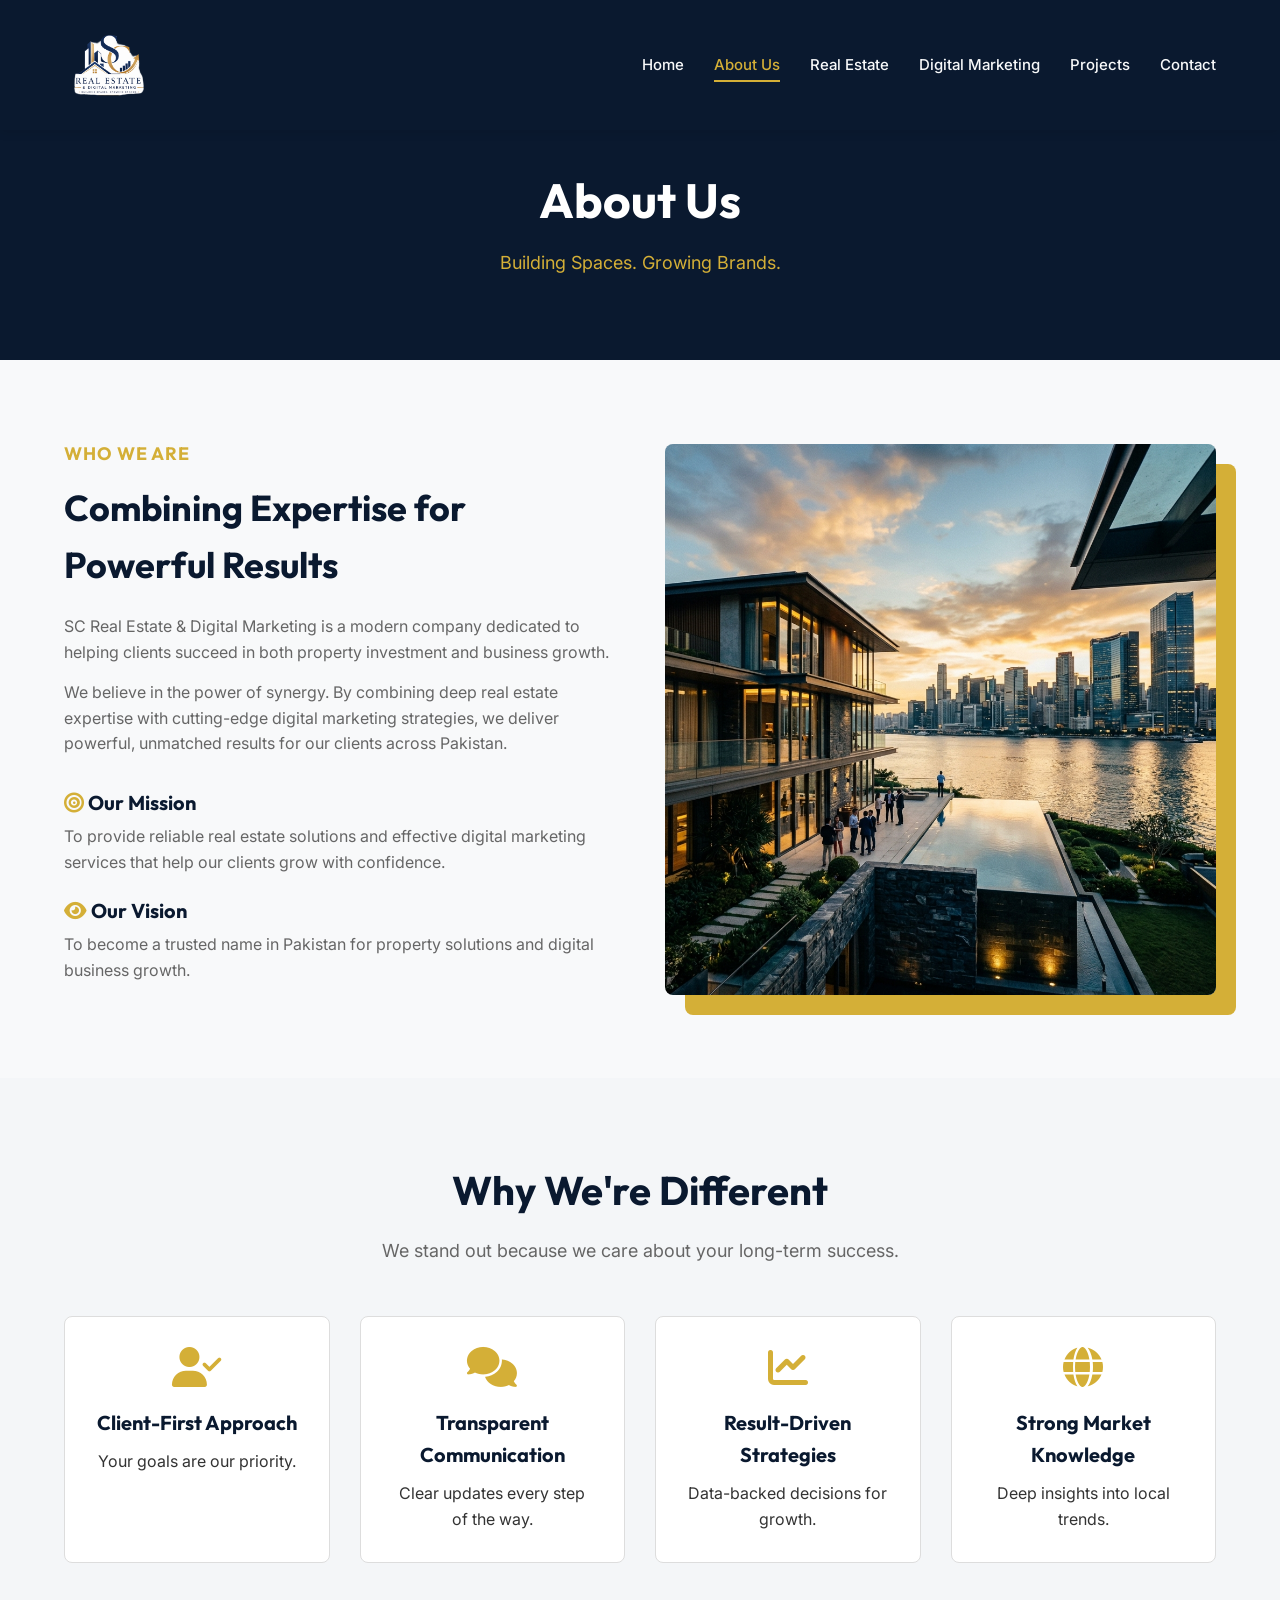
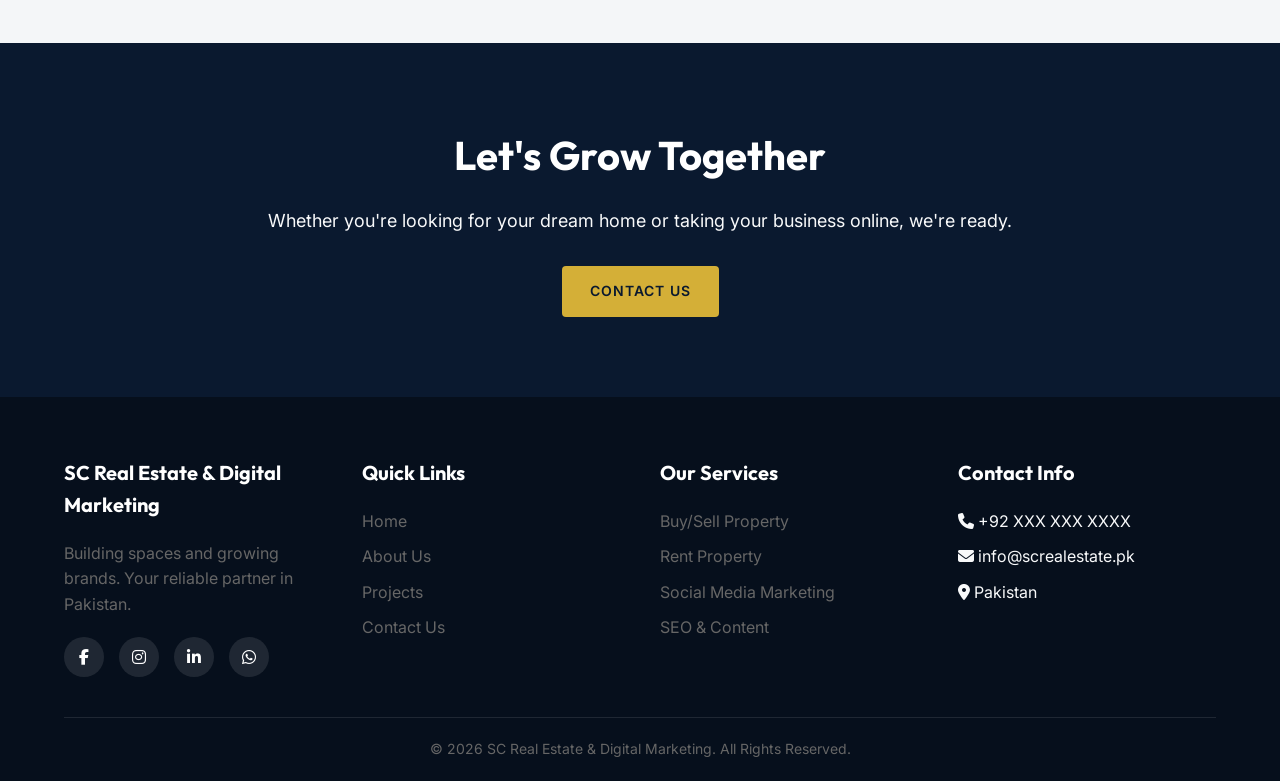
==== about.html @ f6694984 "Add files via upload" ====
<!DOCTYPE html>
<html lang="en">

<head>
  <meta charset="UTF-8">
  <meta name="viewport" content="width=device-width, initial-scale=1.0">
  <title>About Us | SC Real Estate & Digital Marketing</title>
  <meta name="description"
    content="Learn about SC Real Estate & Digital Marketing. Our mission, vision, and why we are different.">
  <link rel="stylesheet" href="https://cdnjs.cloudflare.com/ajax/libs/font-awesome/6.4.0/css/all.min.css">
  <link rel="stylesheet" href="styles.css">
</head>

<body>

  <!-- Header -->
  <header>
    <a href="index.html" class="logo">
      <img src="assets/images/logo.png" alt="SC Real Estate Logo">
    </a>
    <nav class="nav-links">
      <a href="index.html">Home</a>
      <a href="about.html" class="active">About Us</a>
      <a href="real-estate.html">Real Estate</a>
      <a href="digital-marketing.html">Digital Marketing</a>
      <a href="projects.html">Projects</a>
      <a href="contact.html">Contact</a>
    </nav>
    <button class="mobile-menu-btn"><i class="fas fa-bars"></i></button>
  </header>

  <div class="page-header">
    <div class="container">
      <h1>About Us</h1>
      <p>Building Spaces. Growing Brands.</p>
    </div>
  </div>

  <section class="section">
    <div class="container">
      <div class="about-content">
        <div class="about-text">
          <h2 class="text-gold"
            style="font-size: 18px; text-transform: uppercase; letter-spacing: 1px; margin-bottom: 10px;">Who We Are
          </h2>
          <h2 style="color: var(--primary-color);">Combining Expertise for Powerful Results</h2>
          <p>SC Real Estate & Digital Marketing is a modern company dedicated to helping clients succeed in both
            property investment and business growth.</p>
          <p>We believe in the power of synergy. By combining deep real estate expertise with cutting-edge digital
            marketing strategies, we deliver powerful, unmatched results for our clients across Pakistan.</p>

          <div style="margin-top: 30px;">
            <div style="margin-bottom: 20px;">
              <h4 style="font-size: 20px; margin-bottom: 5px;"><i class="fas fa-bullseye text-gold"></i> Our Mission
              </h4>
              <p class="text-muted">To provide reliable real estate solutions and effective digital marketing services
                that help our clients grow with confidence.</p>
            </div>
            <div>
              <h4 style="font-size: 20px; margin-bottom: 5px;"><i class="fas fa-eye text-gold"></i> Our Vision</h4>
              <p class="text-muted">To become a trusted name in Pakistan for property solutions and digital business
                growth.</p>
            </div>
          </div>
        </div>
        <div class="about-img-container">
          <img src="assets/images/hero_bg_1777567680538.png" alt="About SC Real Estate" class="about-img">
        </div>
      </div>
    </div>
  </section>

  <section class="section why-choose-us" style="background-color: var(--bg-light); color: var(--text-dark);">
    <div class="container">
      <h2 class="section-title" style="color: var(--primary-color);">Why We're Different</h2>
      <p class="section-subtitle">We stand out because we care about your long-term success.</p>

      <div class="features-grid">
        <div class="feature-item" style="background: var(--white); border: 1px solid #ddd; color: var(--text-dark);">
          <i class="fas fa-user-check feature-icon"></i>
          <h4 style="color: var(--primary-color);">Client-First Approach</h4>
          <p class="text-muted">Your goals are our priority.</p>
        </div>
        <div class="feature-item" style="background: var(--white); border: 1px solid #ddd; color: var(--text-dark);">
          <i class="fas fa-comments feature-icon"></i>
          <h4 style="color: var(--primary-color);">Transparent Communication</h4>
          <p class="text-muted">Clear updates every step of the way.</p>
        </div>
        <div class="feature-item" style="background: var(--white); border: 1px solid #ddd; color: var(--text-dark);">
          <i class="fas fa-chart-line feature-icon"></i>
          <h4 style="color: var(--primary-color);">Result-Driven Strategies</h4>
          <p class="text-muted">Data-backed decisions for growth.</p>
        </div>
        <div class="feature-item" style="background: var(--white); border: 1px solid #ddd; color: var(--text-dark);">
          <i class="fas fa-globe feature-icon"></i>
          <h4 style="color: var(--primary-color);">Strong Market Knowledge</h4>
          <p class="text-muted">Deep insights into local trends.</p>
        </div>
      </div>
    </div>
  </section>

  <!-- CTA -->
  <section class="cta">
    <div class="container">
      <h2>Let's Grow Together</h2>
      <p>Whether you're looking for your dream home or taking your business online, we're ready.</p>
      <a href="contact.html" class="btn btn-primary">Contact Us</a>
    </div>
  </section>

  <!-- Footer -->
  <footer>
    <div class="container">
      <div class="footer-grid">
        <div class="footer-col">
          <h4>SC Real Estate & Digital Marketing</h4>
          <p>Building spaces and growing brands. Your reliable partner in Pakistan.</p>
          <div class="social-links">
            <a href="#"><i class="fab fa-facebook-f"></i></a>
            <a href="#"><i class="fab fa-instagram"></i></a>
            <a href="#"><i class="fab fa-linkedin-in"></i></a>
            <a href="#"><i class="fab fa-whatsapp"></i></a>
          </div>
        </div>
        <div class="footer-col">
          <h4>Quick Links</h4>
          <ul class="footer-links">
            <li><a href="index.html">Home</a></li>
            <li><a href="about.html">About Us</a></li>
            <li><a href="projects.html">Projects</a></li>
            <li><a href="contact.html">Contact Us</a></li>
          </ul>
        </div>
        <div class="footer-col">
          <h4>Our Services</h4>
          <ul class="footer-links">
            <li><a href="real-estate.html">Buy/Sell Property</a></li>
            <li><a href="real-estate.html">Rent Property</a></li>
            <li><a href="digital-marketing.html">Social Media Marketing</a></li>
            <li><a href="digital-marketing.html">SEO & Content</a></li>
          </ul>
        </div>
        <div class="footer-col">
          <h4>Contact Info</h4>
          <ul class="footer-links">
            <li><i class="fas fa-phone"></i> +92 XXX XXX XXXX</li>
            <li><i class="fas fa-envelope"></i> info@screalestate.pk</li>
            <li><i class="fas fa-map-marker-alt"></i> Pakistan</li>
          </ul>
        </div>
      </div>
      <div class="footer-bottom">
        &copy; 2026 SC Real Estate & Digital Marketing. All Rights Reserved.
      </div>
    </div>
  </footer>

  <script src="main.js"></script>
</body>

</html>
---- styles.css ----
/* Google Fonts */
@import url('https://fonts.googleapis.com/css2?family=Outfit:wght@300;400;500;600;700;800&family=Inter:wght@300;400;500;600;700&display=swap');

:root {
  /* Colors */
  --primary-color: #0A192F; /* Navy Blue */
  --secondary-color: #D4AF37; /* Gold */
  --accent-color: #F8F9FA; /* Off-White/Light Gray */
  --text-dark: #333333;
  --text-light: #F8F9FA;
  --text-muted: #666666;
  --white: #FFFFFF;
  --bg-light: #F4F6F8;
  --bg-dark: #112240;

  /* Typography */
  --font-heading: 'Outfit', sans-serif;
  --font-body: 'Inter', sans-serif;

  /* Spacing */
  --section-padding: 80px 5%;
  --border-radius: 8px;
  --transition: all 0.3s ease;
}

* {
  margin: 0;
  padding: 0;
  box-sizing: border-box;
}

body {
  font-family: var(--font-body);
  color: var(--text-dark);
  line-height: 1.6;
  background-color: var(--accent-color);
  overflow-x: hidden;
}

h1, h2, h3, h4, h5, h6 {
  font-family: var(--font-heading);
  color: var(--primary-color);
  font-weight: 700;
}

a {
  text-decoration: none;
  color: inherit;
  transition: var(--transition);
}

ul {
  list-style: none;
}

img {
  max-width: 100%;
  display: block;
}

/* Utilities */
.container {
  width: 100%;
  max-width: 1200px;
  margin: 0 auto;
}

.text-center { text-align: center; }
.text-gold { color: var(--secondary-color); }
.text-white { color: var(--white) !important; }

/* Buttons */
.btn {
  display: inline-block;
  padding: 14px 28px;
  border-radius: 4px;
  font-weight: 600;
  text-transform: uppercase;
  letter-spacing: 1px;
  cursor: pointer;
  transition: var(--transition);
  border: none;
  font-family: var(--font-body);
  font-size: 14px;
}

.btn-primary {
  background-color: var(--secondary-color);
  color: var(--primary-color);
}

.btn-primary:hover {
  background-color: #E5C354;
  transform: translateY(-2px);
  box-shadow: 0 4px 12px rgba(212, 175, 55, 0.3);
}

.btn-outline {
  background-color: transparent;
  border: 2px solid var(--secondary-color);
  color: var(--secondary-color);
}

.btn-outline:hover {
  background-color: var(--secondary-color);
  color: var(--primary-color);
  transform: translateY(-2px);
}

/* Header */
header {
  position: fixed;
  top: 0;
  left: 0;
  width: 100%;
  padding: 20px 5%;
  display: flex;
  justify-content: space-between;
  align-items: center;
  z-index: 1000;
  background-color: var(--primary-color);
  box-shadow: 0 2px 10px rgba(0,0,0,0.1);
  transition: var(--transition);
}

.logo {
  font-family: var(--font-heading);
  font-size: 24px;
  font-weight: 800;
  color: var(--white);
  display: flex;
  align-items: center;
  gap: 10px;
}

.logo span {
  color: var(--secondary-color);
}

.logo img {
  height: 90px;
}

.nav-links {
  display: flex;
  gap: 30px;
}

.nav-links a {
  color: var(--text-light);
  font-weight: 500;
  position: relative;
  font-size: 15px;
}

.nav-links a::after {
  content: '';
  position: absolute;
  bottom: -5px;
  left: 0;
  width: 0;
  height: 2px;
  background-color: var(--secondary-color);
  transition: var(--transition);
}

.nav-links a:hover::after, .nav-links a.active::after {
  width: 100%;
}

.nav-links a:hover, .nav-links a.active {
  color: var(--secondary-color);
}

.mobile-menu-btn {
  display: none;
  background: none;
  border: none;
  color: var(--white);
  font-size: 24px;
  cursor: pointer;
}

/* Hero Section */
.hero {
  height: 100vh;
  min-height: 600px;
  display: flex;
  align-items: center;
  position: relative;
  padding: 0 5%;
  margin-top: 80px; /* header offset */
  background: linear-gradient(rgba(10, 25, 47, 0.8), rgba(10, 25, 47, 0.8)), url('assets/images/hero_bg_1777567680538.png') center/cover;
}

.hero-content {
  max-width: 800px;
  z-index: 2;
}

.hero h1 {
  font-size: 64px;
  color: var(--white);
  margin-bottom: 20px;
  line-height: 1.1;
}

.hero h1 span {
  color: var(--secondary-color);
}

.hero p {
  font-size: 20px;
  color: var(--text-light);
  margin-bottom: 40px;
  max-width: 600px;
}

.hero-btns {
  display: flex;
  gap: 20px;
}

/* Section Shared Styles */
.section {
  padding: var(--section-padding);
}

.section-title {
  text-align: center;
  font-size: 40px;
  margin-bottom: 15px;
}

.section-subtitle {
  text-align: center;
  color: var(--text-muted);
  margin-bottom: 50px;
  font-size: 18px;
  max-width: 700px;
  margin-left: auto;
  margin-right: auto;
}

/* Services Section */
.services-grid {
  display: grid;
  grid-template-columns: repeat(auto-fit, minmax(300px, 1fr));
  gap: 40px;
  margin-top: 40px;
}

.service-card {
  background: var(--white);
  border-radius: var(--border-radius);
  overflow: hidden;
  box-shadow: 0 5px 20px rgba(0,0,0,0.05);
  transition: var(--transition);
  border-bottom: 4px solid transparent;
}

.service-card:hover {
  transform: translateY(-10px);
  border-bottom: 4px solid var(--secondary-color);
  box-shadow: 0 15px 30px rgba(0,0,0,0.1);
}

.service-img {
  height: 200px;
  width: 100%;
  object-fit: cover;
}

.service-content {
  padding: 30px;
}

.service-content h3 {
  font-size: 24px;
  margin-bottom: 15px;
}

.service-list {
  margin-bottom: 20px;
}

.service-list li {
  margin-bottom: 10px;
  display: flex;
  align-items: center;
  gap: 10px;
  color: var(--text-muted);
}

.service-list li i {
  color: var(--secondary-color);
}

/* Why Choose Us */
.why-choose-us {
  background-color: var(--bg-dark);
  color: var(--white);
}

.why-choose-us .section-title {
  color: var(--white);
}

.features-grid {
  display: grid;
  grid-template-columns: repeat(auto-fit, minmax(250px, 1fr));
  gap: 30px;
}

.feature-item {
  text-align: center;
  padding: 30px;
  background: rgba(255, 255, 255, 0.05);
  border-radius: var(--border-radius);
  border: 1px solid rgba(255, 255, 255, 0.1);
  transition: var(--transition);
}

.feature-item:hover {
  background: rgba(255, 255, 255, 0.1);
  transform: translateY(-5px);
}

.feature-icon {
  font-size: 40px;
  color: var(--secondary-color);
  margin-bottom: 20px;
}

.feature-item h4 {
  color: var(--white);
  font-size: 20px;
  margin-bottom: 10px;
}

/* Featured Properties */
.properties-grid {
  display: grid;
  grid-template-columns: repeat(auto-fit, minmax(300px, 1fr));
  gap: 30px;
}

.property-card {
  background: var(--white);
  border-radius: var(--border-radius);
  overflow: hidden;
  box-shadow: 0 5px 15px rgba(0,0,0,0.05);
  transition: var(--transition);
}

.property-card:hover {
  box-shadow: 0 15px 30px rgba(0,0,0,0.1);
  transform: translateY(-5px);
}

.property-img-wrapper {
  position: relative;
  height: 220px;
}

.property-img {
  width: 100%;
  height: 100%;
  object-fit: cover;
}

.property-tag {
  position: absolute;
  top: 15px;
  left: 15px;
  background: var(--secondary-color);
  color: var(--primary-color);
  padding: 5px 12px;
  font-size: 12px;
  font-weight: 700;
  border-radius: 4px;
}

.property-content {
  padding: 25px;
}

.property-price {
  font-size: 24px;
  color: var(--primary-color);
  font-weight: 700;
  margin-bottom: 10px;
  font-family: var(--font-heading);
}

.property-title {
  font-size: 18px;
  margin-bottom: 10px;
}

.property-location {
  color: var(--text-muted);
  font-size: 14px;
  margin-bottom: 15px;
  display: flex;
  align-items: center;
  gap: 5px;
}

.property-meta {
  display: flex;
  justify-content: space-between;
  border-top: 1px solid #eee;
  padding-top: 15px;
  color: var(--text-muted);
  font-size: 14px;
}

/* Testimonials */
.testimonials {
  background-color: var(--bg-light);
}

.testimonial-grid {
  display: grid;
  grid-template-columns: repeat(auto-fit, minmax(300px, 1fr));
  gap: 30px;
}

.testimonial-card {
  background: var(--white);
  padding: 40px;
  border-radius: var(--border-radius);
  box-shadow: 0 5px 15px rgba(0,0,0,0.03);
  position: relative;
}

.quote-icon {
  position: absolute;
  top: 20px;
  right: 20px;
  font-size: 40px;
  color: rgba(212, 175, 55, 0.2);
}

.testimonial-text {
  font-size: 16px;
  font-style: italic;
  margin-bottom: 20px;
  color: var(--text-dark);
}

.testimonial-author {
  font-weight: 600;
  color: var(--primary-color);
}

/* Call to Action */
.cta {
  background: var(--primary-color);
  padding: 80px 5%;
  text-align: center;
}

.cta h2 {
  color: var(--white);
  font-size: 40px;
  margin-bottom: 20px;
}

.cta p {
  color: var(--text-light);
  font-size: 18px;
  margin-bottom: 30px;
}

/* Footer */
footer {
  background: #060f1c;
  color: var(--text-light);
  padding: 60px 5% 20px;
}

.footer-grid {
  display: grid;
  grid-template-columns: repeat(auto-fit, minmax(200px, 1fr));
  gap: 40px;
  margin-bottom: 40px;
}

.footer-col h4 {
  color: var(--white);
  font-size: 20px;
  margin-bottom: 20px;
}

.footer-col p {
  color: var(--text-muted);
  margin-bottom: 15px;
}

.footer-links li {
  margin-bottom: 10px;
}

.footer-links a {
  color: var(--text-muted);
}

.footer-links a:hover {
  color: var(--secondary-color);
}

.social-links {
  display: flex;
  gap: 15px;
  margin-top: 20px;
}

.social-links a {
  display: inline-flex;
  align-items: center;
  justify-content: center;
  width: 40px;
  height: 40px;
  border-radius: 50%;
  background: rgba(255, 255, 255, 0.1);
  color: var(--white);
  transition: var(--transition);
}

.social-links a:hover {
  background: var(--secondary-color);
  color: var(--primary-color);
}

.footer-bottom {
  text-align: center;
  padding-top: 20px;
  border-top: 1px solid rgba(255, 255, 255, 0.1);
  color: var(--text-muted);
  font-size: 14px;
}

/* Inner Pages Header Overlay */
.page-header {
  height: 40vh;
  min-height: 300px;
  display: flex;
  align-items: center;
  justify-content: center;
  text-align: center;
  background: linear-gradient(rgba(10, 25, 47, 0.9), rgba(10, 25, 47, 0.9)), var(--primary-color);
  color: var(--white);
  padding-top: 80px;
}

.page-header h1 {
  font-size: 48px;
  color: var(--white);
  margin-bottom: 10px;
}

.page-header p {
  font-size: 18px;
  color: var(--secondary-color);
}

/* About Page */
.about-content {
  display: grid;
  grid-template-columns: 1fr 1fr;
  gap: 50px;
  align-items: center;
}

.about-text h2 {
  font-size: 36px;
  margin-bottom: 20px;
}

.about-text p {
  margin-bottom: 15px;
  color: var(--text-muted);
}

.about-img {
  border-radius: var(--border-radius);
  box-shadow: 20px 20px 0px var(--secondary-color);
}

/* Contact Page */
.contact-wrapper {
  display: grid;
  grid-template-columns: 1fr 2fr;
  gap: 50px;
}

.contact-info-item {
  display: flex;
  gap: 15px;
  margin-bottom: 30px;
}

.contact-info-icon {
  width: 50px;
  height: 50px;
  background: rgba(212, 175, 55, 0.1);
  color: var(--secondary-color);
  display: flex;
  align-items: center;
  justify-content: center;
  border-radius: 50%;
  font-size: 20px;
  flex-shrink: 0;
}

.contact-info-content h4 {
  margin-bottom: 5px;
  font-size: 18px;
}

.contact-info-content p {
  color: var(--text-muted);
}

.contact-form {
  background: var(--white);
  padding: 40px;
  border-radius: var(--border-radius);
  box-shadow: 0 5px 20px rgba(0,0,0,0.05);
}

.form-group {
  margin-bottom: 20px;
}

.form-control {
  width: 100%;
  padding: 15px;
  border: 1px solid #ddd;
  border-radius: 4px;
  font-family: var(--font-body);
  font-size: 16px;
  transition: var(--transition);
}

.form-control:focus {
  outline: none;
  border-color: var(--secondary-color);
  box-shadow: 0 0 0 3px rgba(212, 175, 55, 0.1);
}

textarea.form-control {
  resize: vertical;
  min-height: 150px;
}

/* Responsive */
@media (max-width: 992px) {
  .hero h1 { font-size: 48px; }
  .about-content, .contact-wrapper { grid-template-columns: 1fr; }
  .about-img { margin-top: 30px; }
}

@media (max-width: 768px) {
  .nav-links {
    position: fixed;
    top: 80px;
    left: -100%;
    width: 100%;
    height: calc(100vh - 80px);
    background: var(--primary-color);
    flex-direction: column;
    align-items: center;
    padding-top: 50px;
    transition: var(--transition);
  }
  .nav-links.active { left: 0; }
  .mobile-menu-btn { display: block; }
  .hero h1 { font-size: 36px; }
  .hero-btns { flex-direction: column; }
  .section-title { font-size: 32px; }
}
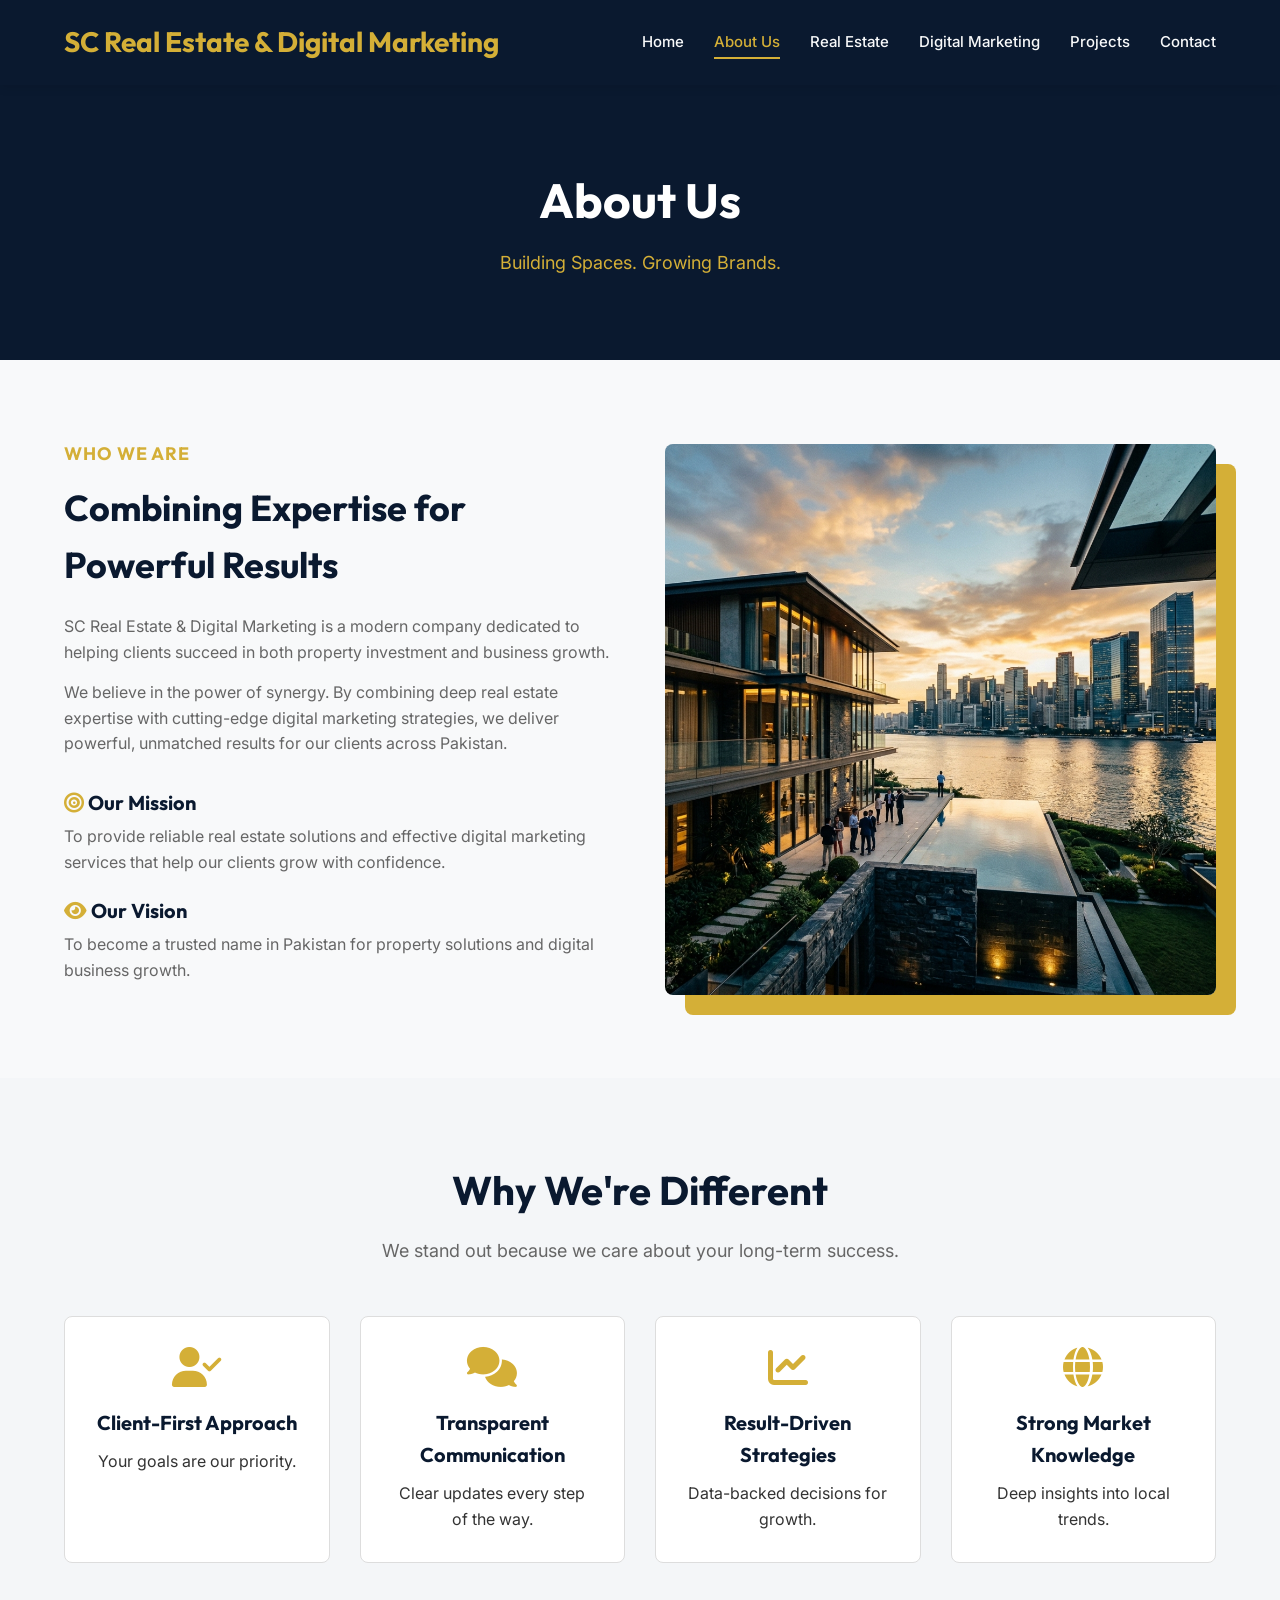
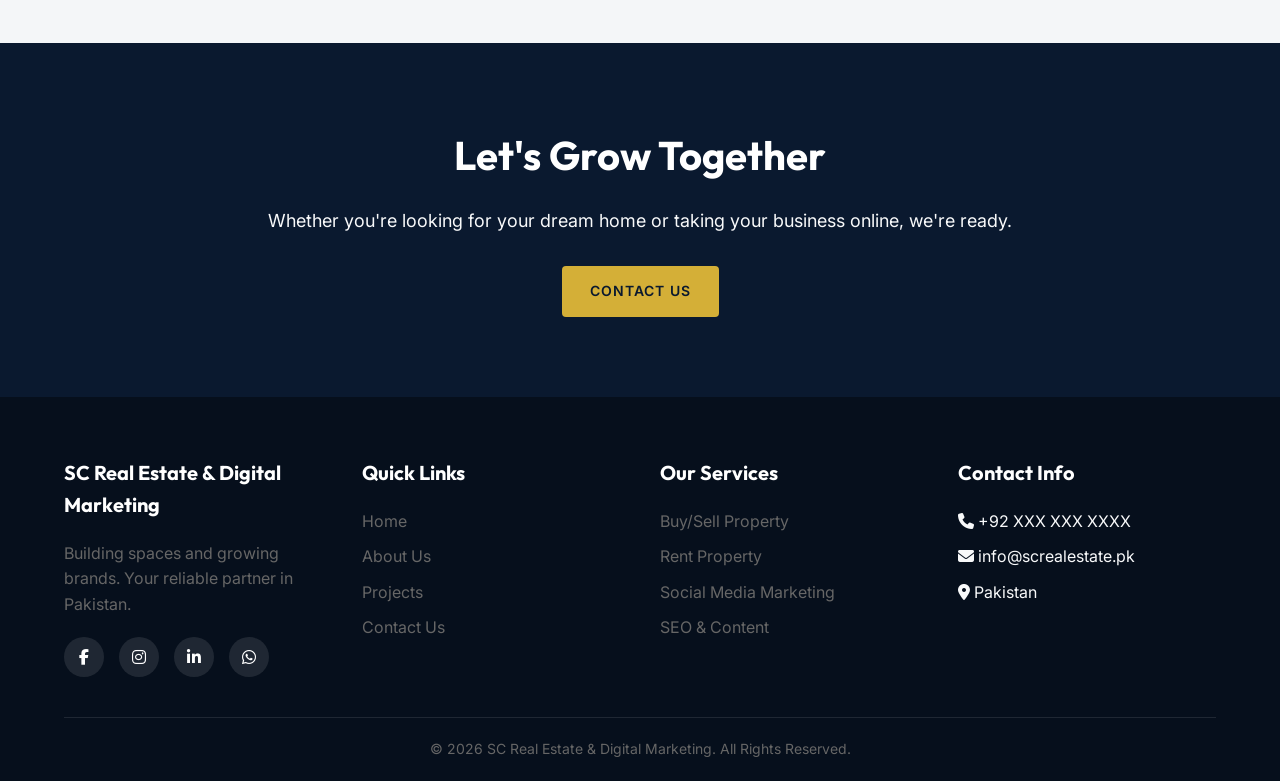
==== commit ea1d7ee9: "Update about.html" ====
--- a/about.html
+++ b/about.html
@@ -16,7 +16,7 @@
   <!-- Header -->
   <header>
     <a href="index.html" class="logo">
-      <img src="assets/images/logo.png" alt="SC Real Estate Logo">
+    <h3 style="color: var(--secondary-color);">SC Real Estate & Digital Marketing</h3>
     </a>
     <nav class="nav-links">
       <a href="index.html">Home</a>
@@ -159,4 +159,4 @@
   <script src="main.js"></script>
 </body>
 
-</html>+</html>
